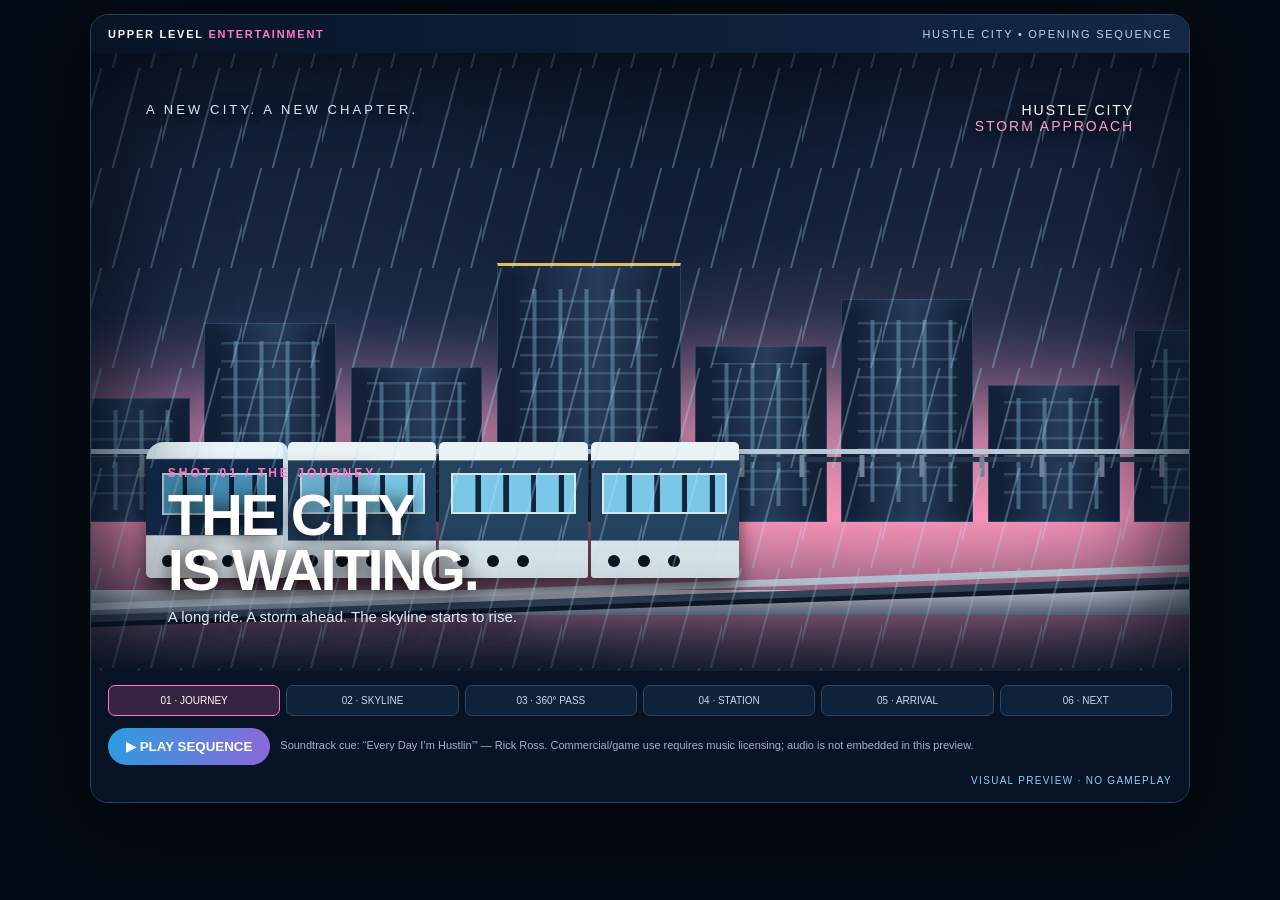
==== previews/tonight-arrival/index.html @ 2c778c52 "Add Android-friendly Hustle City arrival cinematic preview" ====
<!doctype html>
<html lang="en">
<head>
<meta charset="utf-8"><meta name="viewport" content="width=device-width,initial-scale=1,viewport-fit=cover">
<meta name="theme-color" content="#071426"><title>Hustle City — First Arrival</title>
<style>
:root{--blue:#39bfff;--pink:#ff78c8;--purple:#9876ff;--gold:#e7bb68}
*{box-sizing:border-box}html,body{margin:0;min-height:100%;background:#050b16;color:#fff;font-family:Arial,Helvetica,sans-serif}
body{display:grid;place-items:center;padding:14px}
.shell{width:min(1100px,100%);border:1px solid #29415c;border-radius:18px;overflow:hidden;background:#081426;box-shadow:0 20px 80px #000b}
.top{display:flex;justify-content:space-between;align-items:center;padding:13px 17px;background:linear-gradient(90deg,#081426,#142846);letter-spacing:.16em;font-size:11px;color:#b8d9f3}
.brand{font-weight:900;color:#fff}.brand span{color:var(--pink)}
.stage{position:relative;aspect-ratio:16/9;min-height:260px;overflow:hidden;background:linear-gradient(#101c36 0%,#29385a 42%,#f08db5 75%,#17283c 100%)}
.skyglow{position:absolute;inset:0;background:radial-gradient(ellipse at 72% 70%,#ff9cba66,transparent 42%),linear-gradient(180deg,#071426bb,transparent 60%)}
.cloud{position:absolute;inset:-10%;opacity:.65;background:radial-gradient(ellipse at 15% 22%,#18243a 0 13%,transparent 30%),radial-gradient(ellipse at 45% 18%,#111e32 0 17%,transparent 34%),radial-gradient(ellipse at 83% 24%,#17233a 0 18%,transparent 34%);animation:cloud 24s linear infinite}
.city{position:absolute;bottom:24%;left:-3%;width:110%;height:42%;display:flex;align-items:end;gap:1.2%;animation:citypan 26s linear infinite}
.building{position:relative;flex:1;background:linear-gradient(90deg,#101b30,#263c59 55%,#101b30);border:1px solid #6ba5d244;box-shadow:inset 0 0 20px #5eb8ff12}
.building:after{content:"";position:absolute;inset:9% 12%;background:repeating-linear-gradient(90deg,transparent 0 12px,#9edfff99 13px 16px,transparent 17px 26px),repeating-linear-gradient(0deg,transparent 0 15px,#9edfff55 16px 18px);opacity:.55}
.b1{height:48%}.b2{height:77%}.b3{height:60%}.b4{height:100%;flex:1.4;border-top:3px solid var(--gold)}.b5{height:68%}.b6{height:86%}.b7{height:53%}.b8{height:74%}
.skyway{position:absolute;bottom:35%;left:0;width:100%;height:5px;background:#b9c8d9;box-shadow:0 8px 0 #26364a}
.skyway:after{content:"";position:absolute;left:0;right:0;top:6px;height:22px;background:repeating-linear-gradient(90deg,transparent 0 48px,#71839a 49px 53px,transparent 54px 60px)}
.track{position:absolute;bottom:13%;left:-5%;width:115%;height:7px;background:#bbc8d6;transform:skewY(-2deg);box-shadow:0 12px 0 #37495e,0 17px 0 #111b2b}
.train{position:absolute;bottom:15%;left:5%;width:54%;height:22%;min-height:60px;display:flex;align-items:stretch;filter:drop-shadow(0 13px 10px #0009);animation:trainin 24s ease-in-out infinite}
.engine{width:24%;background:linear-gradient(180deg,#e9f4fa 0 12%,#152d4c 13% 68%,#e4edf2 69%);border-radius:18px 9px 5px 5px;border-right:5px solid #d5e5ee;position:relative}
.engine:before{content:"";position:absolute;left:12%;right:12%;top:23%;height:28%;background:repeating-linear-gradient(90deg,#4b9bc2 0 18%,#10253c 19% 23%);border:2px solid #c3dce9}
.cars{display:flex;flex:1;gap:3px}.car{flex:1;background:linear-gradient(180deg,#eaf2f5 0 13%,#24415e 14% 72%,#d8e5ec 73%);border-radius:5px 5px 3px 3px;position:relative}
.car:before{content:"";position:absolute;left:8%;right:8%;top:23%;height:27%;background:repeating-linear-gradient(90deg,#7ac7e8 0 18%,#12273e 19% 23%);border:2px solid #d4e7ef}
.car:after,.engine:after{content:"";position:absolute;bottom:8%;left:12%;width:12px;height:12px;border-radius:50%;background:#0b1422;box-shadow:30px 0 #0b1422,60px 0 #0b1422}
.platform{position:absolute;bottom:9%;height:4%;width:100%;background:linear-gradient(#c6d0dc,#65778a);opacity:.9}
.rain{position:absolute;inset:-30%;pointer-events:none;opacity:.56;background-image:repeating-linear-gradient(105deg,transparent 0 17px,#b9e5ff88 18px 19px,transparent 20px 37px);background-size:80px 100px;animation:rain .34s linear infinite}
.flash{position:absolute;inset:0;background:#d9efff;opacity:0;pointer-events:none;animation:lightning 9s infinite}
.vignette{position:absolute;inset:0;box-shadow:inset 0 0 100px 25px #020711b8}
.hud{position:absolute;left:5%;right:5%;top:8%;display:flex;justify-content:space-between;align-items:start;text-shadow:0 2px 14px #000}
.kicker{font-size:clamp(9px,1.4vw,13px);letter-spacing:.24em;color:#d7eaff}.location{font-size:clamp(10px,1.5vw,14px);color:#fff;letter-spacing:.14em;text-align:right}
.caption{position:absolute;left:7%;bottom:7%;max-width:65%;text-shadow:0 3px 20px #000}
.caption small{display:block;color:var(--pink);font-size:clamp(9px,1.2vw,12px);letter-spacing:.25em;font-weight:bold;margin-bottom:8px}
.caption h1{font-size:clamp(24px,5vw,58px);line-height:.94;margin:0 0 9px;font-weight:900;letter-spacing:-.04em}
.caption p{font-size:clamp(10px,1.5vw,15px);margin:0;color:#e1eaf4;line-height:1.4}
.controls{padding:14px 17px 16px;background:#081426}
.timeline{display:flex;gap:6px;margin-bottom:12px}.shot{flex:1;border:1px solid #2b4562;background:#10213a;color:#c9d9e9;padding:9px 4px;border-radius:7px;font-size:10px;cursor:pointer}.shot.active{border-color:var(--pink);color:#fff;background:#372342}
.actions{display:flex;align-items:center;gap:10px;flex-wrap:wrap}.play{background:linear-gradient(100deg,#2b9de0,#8b68d8);border:0;color:#fff;padding:11px 18px;border-radius:30px;font-weight:800;cursor:pointer}.note{font-size:11px;color:#9fb3c9;line-height:1.45}.status{margin-left:auto;color:#8fcfff;font-size:10px;letter-spacing:.13em}
@keyframes rain{to{background-position:-80px 100px}}@keyframes cloud{to{transform:translateX(8%)}}@keyframes citypan{0%,100%{transform:translateX(0)}50%{transform:translateX(-4%)}}@keyframes trainin{0%,10%{transform:translateX(-35%)}50%,72%{transform:translateX(40%)}100%{transform:translateX(115%)}}
@keyframes lightning{0%,7%,9%,53%,55%,100%{opacity:0}8%,54%{opacity:.45}}
@media(max-width:560px){body{padding:0}.shell{border-radius:0;border-left:0;border-right:0}.stage{aspect-ratio:4/3}.timeline{display:grid;grid-template-columns:repeat(3,1fr)}.shot{font-size:9px;padding:8px 2px}.caption{max-width:83%}.train{width:75%;height:18%}.status{margin-left:0}}
</style>
</head>
<body>
<main class="shell">
<header class="top"><div class="brand">UPPER LEVEL <span>ENTERTAINMENT</span></div><div>HUSTLE CITY • OPENING SEQUENCE</div></header>
<section class="stage" id="stage" aria-label="Animated cinematic preview of a passenger train arriving in Hustle City">
<div class="skyglow"></div><div class="cloud"></div>
<div class="city"><div class="building b1"></div><div class="building b2"></div><div class="building b3"></div><div class="building b4"></div><div class="building b5"></div><div class="building b6"></div><div class="building b7"></div><div class="building b8"></div></div>
<div class="skyway"></div><div class="platform"></div><div class="track"></div>
<div class="train"><div class="engine"></div><div class="cars"><div class="car"></div><div class="car"></div><div class="car"></div></div></div>
<div class="rain"></div><div class="flash"></div><div class="vignette"></div>
<div class="hud"><div class="kicker">A NEW CITY. A NEW CHAPTER.</div><div class="location">HUSTLE CITY<br><span style="color:#ff9dce">STORM APPROACH</span></div></div>
<div class="caption"><small id="eyebrow">SHOT 01 / THE JOURNEY</small><h1 id="headline">THE CITY<br>IS WAITING.</h1><p id="subline">A long ride. A storm ahead. The skyline starts to rise.</p></div>
</section>
<section class="controls">
<nav class="timeline" aria-label="Cinematic shots">
<button class="shot active" data-shot="0">01 · JOURNEY</button><button class="shot" data-shot="1">02 · SKYLINE</button><button class="shot" data-shot="2">03 · 360° PASS</button><button class="shot" data-shot="3">04 · STATION</button><button class="shot" data-shot="4">05 · ARRIVAL</button><button class="shot" data-shot="5">06 · NEXT</button>
</nav>
<div class="actions"><button class="play" id="play">▶ PLAY SEQUENCE</button><div class="note">Soundtrack cue: “Every Day I’m Hustlin’” — Rick Ross. Commercial/game use requires music licensing; audio is not embedded in this preview.</div><div class="status" id="status">VISUAL PREVIEW · NO GAMEPLAY</div></div>
</section>
</main>
<script>
const shots=[
["SHOT 01 / THE JOURNEY","THE CITY<br>IS WAITING.","A long ride. A storm ahead. The skyline starts to rise."],
["SHOT 02 / FIRST SIGHT","WELCOME TO<br>HUSTLE CITY.","Electric blue towers cut through the rain. The Skyway traces the skyline."],
["SHOT 03 / THE REVEAL","A CITY WITH<br>ITS OWN RULES.","The camera sweeps around the moving train: left side, nose, right side, rear, then high above."],
["SHOT 04 / THE STATION","LAST STOP.<br>HUSTLE CITY.","The train glides beneath the station canopy. Thunder rolls over the platform."],
["SHOT 05 / PULLING IN","EVERYBODY'S<br>GOING SOMEWHERE.","Brakes hiss. Doors line up with the platform. Travelers, vendors, and station life wait beyond."],
["SHOT 06 / THE STORY BEGINS","FRANK MASERATI<br>HAS ARRIVED.","Next: Frank and his companion step into the crowded station, then make their way toward Bella Rose at the exit."]
];
let current=0,timer=null;
const buttons=[...document.querySelectorAll(".shot")];
function show(i){current=i;document.getElementById("eyebrow").textContent=shots[i][0];document.getElementById("headline").innerHTML=shots[i][1];document.getElementById("subline").textContent=shots[i][2];buttons.forEach((b,n)=>b.classList.toggle("active",n===i));document.getElementById("status").textContent="SHOT "+String(i+1).padStart(2,"0")+" / 06 · VISUAL PREVIEW";}
buttons.forEach(b=>b.addEventListener("click",()=>{stop();show(Number(b.dataset.shot));}));
function stop(){if(timer)clearInterval(timer);timer=null;document.getElementById("play").textContent="▶ PLAY SEQUENCE";}
document.getElementById("play").addEventListener("click",()=>{if(timer){stop();return;}if(current===5)show(0);document.getElementById("play").textContent="Ⅱ PAUSE";timer=setInterval(()=>{if(current>=5){stop();return;}show(current+1);},4200);});
</script>
</body></html>
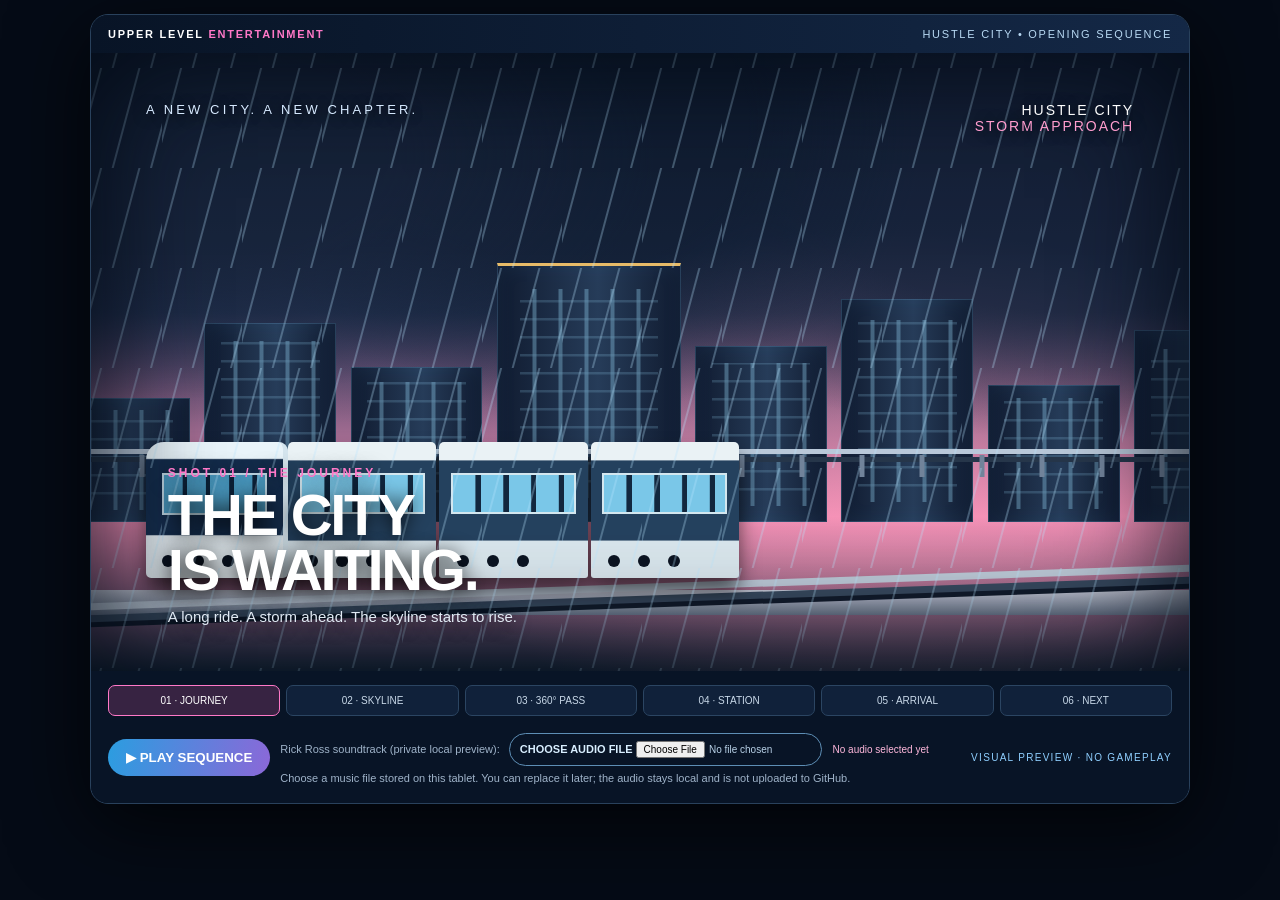
==== commit 2b5adac8: "Add local soundtrack picker to arrival cinematic preview" ====
--- a/previews/tonight-arrival/index.html
+++ b/previews/tonight-arrival/index.html
@@ -38,7 +38,7 @@
 .caption p{font-size:clamp(10px,1.5vw,15px);margin:0;color:#e1eaf4;line-height:1.4}
 .controls{padding:14px 17px 16px;background:#081426}
 .timeline{display:flex;gap:6px;margin-bottom:12px}.shot{flex:1;border:1px solid #2b4562;background:#10213a;color:#c9d9e9;padding:9px 4px;border-radius:7px;font-size:10px;cursor:pointer}.shot.active{border-color:var(--pink);color:#fff;background:#372342}
-.actions{display:flex;align-items:center;gap:10px;flex-wrap:wrap}.play{background:linear-gradient(100deg,#2b9de0,#8b68d8);border:0;color:#fff;padding:11px 18px;border-radius:30px;font-weight:800;cursor:pointer}.note{font-size:11px;color:#9fb3c9;line-height:1.45}.status{margin-left:auto;color:#8fcfff;font-size:10px;letter-spacing:.13em}
+.actions{display:flex;align-items:center;gap:10px;flex-wrap:wrap}.audio-pick{display:inline-block;margin:5px 6px;padding:7px 10px;border:1px solid #5d8eb5;border-radius:20px;color:#d9efff;cursor:pointer;font-weight:bold}.audio-pick input{max-width:175px;color:#b9d2e8;font-size:10px}#audioName{color:#ffb8dc;font-size:10px;margin-left:5px}#soundtrack{display:none}.play{background:linear-gradient(100deg,#2b9de0,#8b68d8);border:0;color:#fff;padding:11px 18px;border-radius:30px;font-weight:800;cursor:pointer}.note{font-size:11px;color:#9fb3c9;line-height:1.45}.status{margin-left:auto;color:#8fcfff;font-size:10px;letter-spacing:.13em}
 @keyframes rain{to{background-position:-80px 100px}}@keyframes cloud{to{transform:translateX(8%)}}@keyframes citypan{0%,100%{transform:translateX(0)}50%{transform:translateX(-4%)}}@keyframes trainin{0%,10%{transform:translateX(-35%)}50%,72%{transform:translateX(40%)}100%{transform:translateX(115%)}}
 @keyframes lightning{0%,7%,9%,53%,55%,100%{opacity:0}8%,54%{opacity:.45}}
 @media(max-width:560px){body{padding:0}.shell{border-radius:0;border-left:0;border-right:0}.stage{aspect-ratio:4/3}.timeline{display:grid;grid-template-columns:repeat(3,1fr)}.shot{font-size:9px;padding:8px 2px}.caption{max-width:83%}.train{width:75%;height:18%}.status{margin-left:0}}
@@ -60,7 +60,7 @@
 <nav class="timeline" aria-label="Cinematic shots">
 <button class="shot active" data-shot="0">01 · JOURNEY</button><button class="shot" data-shot="1">02 · SKYLINE</button><button class="shot" data-shot="2">03 · 360° PASS</button><button class="shot" data-shot="3">04 · STATION</button><button class="shot" data-shot="4">05 · ARRIVAL</button><button class="shot" data-shot="5">06 · NEXT</button>
 </nav>
-<div class="actions"><button class="play" id="play">▶ PLAY SEQUENCE</button><div class="note">Soundtrack cue: “Every Day I’m Hustlin’” — Rick Ross. Commercial/game use requires music licensing; audio is not embedded in this preview.</div><div class="status" id="status">VISUAL PREVIEW · NO GAMEPLAY</div></div>
+<div class="actions"><button class="play" id="play">▶ PLAY SEQUENCE</button><div class="note">Rick Ross soundtrack (private local preview): <label class="audio-pick">CHOOSE AUDIO FILE <input id="musicFile" type="file" accept="audio/*"></label><span id="audioName">No audio selected yet</span><audio id="soundtrack" preload="none"></audio><br>Choose a music file stored on this tablet. You can replace it later; the audio stays local and is not uploaded to GitHub.</div><div class="status" id="status">VISUAL PREVIEW · NO GAMEPLAY</div></div>
 </section>
 </main>
 <script>
@@ -73,10 +73,15 @@
 ["SHOT 06 / THE STORY BEGINS","FRANK MASERATI<br>HAS ARRIVED.","Next: Frank and his companion step into the crowded station, then make their way toward Bella Rose at the exit."]
 ];
 let current=0,timer=null;
+const soundtrack=document.getElementById("soundtrack");
+const musicFile=document.getElementById("musicFile");
+const audioName=document.getElementById("audioName");
+let localAudioUrl=null;
+musicFile.addEventListener("change",()=>{const file=musicFile.files&&musicFile.files[0];if(!file)return;if(localAudioUrl)URL.revokeObjectURL(localAudioUrl);localAudioUrl=URL.createObjectURL(file);soundtrack.src=localAudioUrl;soundtrack.load();audioName.textContent="Selected: "+file.name;});
 const buttons=[...document.querySelectorAll(".shot")];
 function show(i){current=i;document.getElementById("eyebrow").textContent=shots[i][0];document.getElementById("headline").innerHTML=shots[i][1];document.getElementById("subline").textContent=shots[i][2];buttons.forEach((b,n)=>b.classList.toggle("active",n===i));document.getElementById("status").textContent="SHOT "+String(i+1).padStart(2,"0")+" / 06 · VISUAL PREVIEW";}
 buttons.forEach(b=>b.addEventListener("click",()=>{stop();show(Number(b.dataset.shot));}));
-function stop(){if(timer)clearInterval(timer);timer=null;document.getElementById("play").textContent="▶ PLAY SEQUENCE";}
-document.getElementById("play").addEventListener("click",()=>{if(timer){stop();return;}if(current===5)show(0);document.getElementById("play").textContent="Ⅱ PAUSE";timer=setInterval(()=>{if(current>=5){stop();return;}show(current+1);},4200);});
+function stop(){if(timer)clearInterval(timer);timer=null;soundtrack.pause();document.getElementById("play").textContent="▶ PLAY SEQUENCE";}
+document.getElementById("play").addEventListener("click",()=>{if(timer){stop();return;}if(current===5)show(0);if(soundtrack.src){soundtrack.currentTime=0;soundtrack.play().catch(()=>{audioName.textContent="Tap play again to start audio";});}document.getElementById("play").textContent="Ⅱ PAUSE";timer=setInterval(()=>{if(current>=5){stop();return;}show(current+1);},4200);});
 </script>
 </body></html>
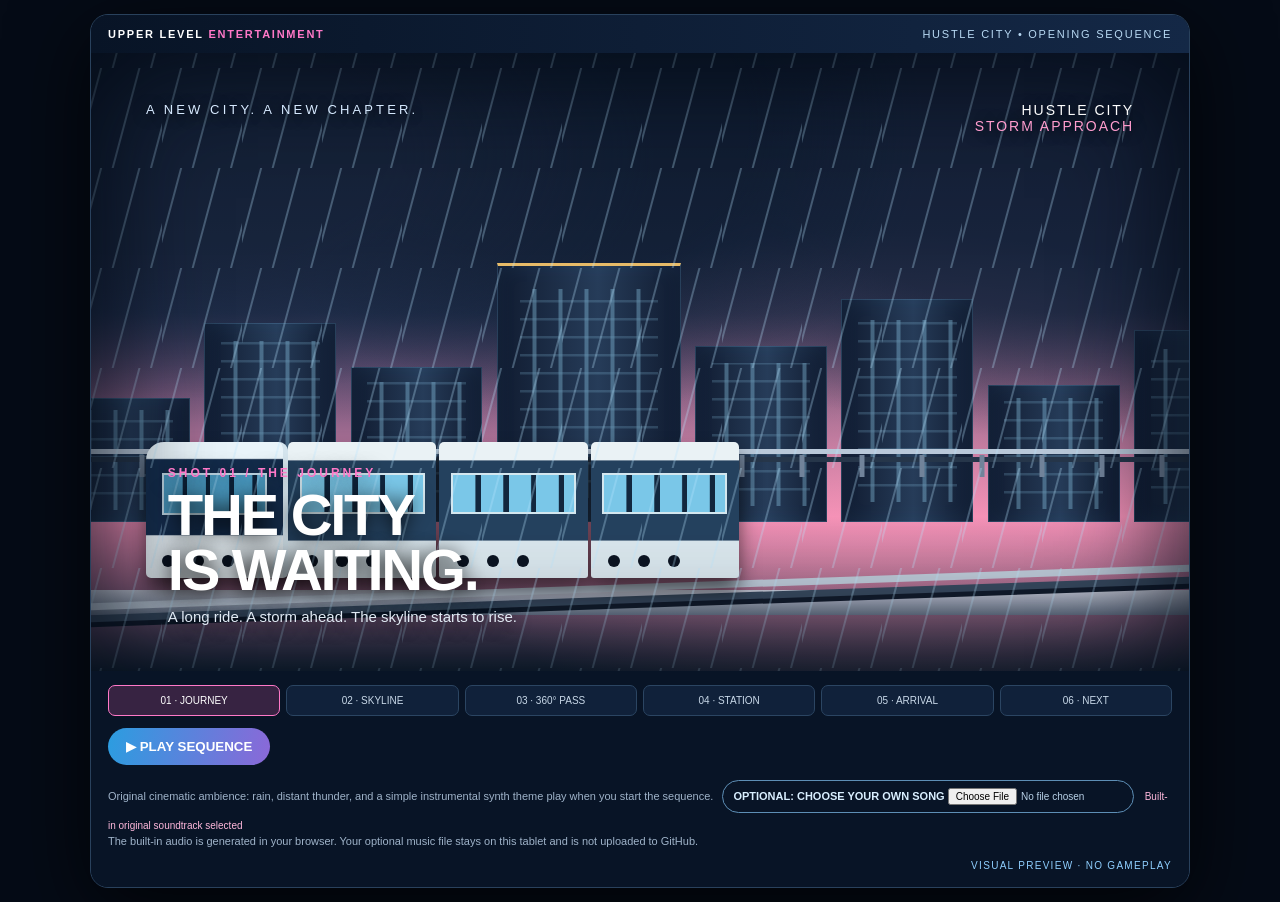
==== commit 108e7128: "Add original synthesized rain thunder and cinematic music bed" ====
--- a/previews/tonight-arrival/index.html
+++ b/previews/tonight-arrival/index.html
@@ -60,7 +60,7 @@
 <nav class="timeline" aria-label="Cinematic shots">
 <button class="shot active" data-shot="0">01 · JOURNEY</button><button class="shot" data-shot="1">02 · SKYLINE</button><button class="shot" data-shot="2">03 · 360° PASS</button><button class="shot" data-shot="3">04 · STATION</button><button class="shot" data-shot="4">05 · ARRIVAL</button><button class="shot" data-shot="5">06 · NEXT</button>
 </nav>
-<div class="actions"><button class="play" id="play">▶ PLAY SEQUENCE</button><div class="note">Rick Ross soundtrack (private local preview): <label class="audio-pick">CHOOSE AUDIO FILE <input id="musicFile" type="file" accept="audio/*"></label><span id="audioName">No audio selected yet</span><audio id="soundtrack" preload="none"></audio><br>Choose a music file stored on this tablet. You can replace it later; the audio stays local and is not uploaded to GitHub.</div><div class="status" id="status">VISUAL PREVIEW · NO GAMEPLAY</div></div>
+<div class="actions"><button class="play" id="play">▶ PLAY SEQUENCE</button><div class="note">Original cinematic ambience: rain, distant thunder, and a simple instrumental synth theme play when you start the sequence. <label class="audio-pick">OPTIONAL: CHOOSE YOUR OWN SONG <input id="musicFile" type="file" accept="audio/*"></label><span id="audioName">Built-in original soundtrack selected</span><audio id="soundtrack" preload="none"></audio><br>The built-in audio is generated in your browser. Your optional music file stays on this tablet and is not uploaded to GitHub.</div><div class="status" id="status">VISUAL PREVIEW · NO GAMEPLAY</div></div>
 </section>
 </main>
 <script>
@@ -77,11 +77,51 @@
 const musicFile=document.getElementById("musicFile");
 const audioName=document.getElementById("audioName");
 let localAudioUrl=null;
+let audioCtx=null, ambienceNodes=[], ambienceTimer=null;
+function startOriginalAmbience(){
+  const AC=window.AudioContext||window.webkitAudioContext;
+  if(!AC)return;
+  if(!audioCtx)audioCtx=new AC();
+  audioCtx.resume();
+  const ctx=audioCtx, master=ctx.createGain();master.gain.value=.42;master.connect(ctx.destination);ambienceNodes.push(master);
+  // Soft continuous rain, synthesized locally.
+  const length=ctx.sampleRate*3, buffer=ctx.createBuffer(1,length,ctx.sampleRate), data=buffer.getChannelData(0);
+  for(let i=0;i<length;i++)data[i]=(Math.random()*2-1)*.42;
+  const rain=ctx.createBufferSource();rain.buffer=buffer;rain.loop=true;
+  const rainFilter=ctx.createBiquadFilter();rainFilter.type="lowpass";rainFilter.frequency.value=3200;
+  const rainGain=ctx.createGain();rainGain.gain.value=.20;
+  rain.connect(rainFilter);rainFilter.connect(rainGain);rainGain.connect(master);rain.start();ambienceNodes.push(rain);
+  // Original four-note cinematic pulse, not a commercial recording.
+  const notes=[110,146.83,164.81,130.81];let beat=0;
+  function musicBeat(){
+    if(!audioCtx)return;
+    const osc=ctx.createOscillator(),gain=ctx.createGain(),filter=ctx.createBiquadFilter();
+    osc.type="triangle";osc.frequency.value=notes[beat%notes.length];filter.type="lowpass";filter.frequency.value=520;
+    gain.gain.setValueAtTime(.0001,ctx.currentTime);gain.gain.exponentialRampToValueAtTime(.095,ctx.currentTime+.12);gain.gain.exponentialRampToValueAtTime(.0001,ctx.currentTime+1.15);
+    osc.connect(filter);filter.connect(gain);gain.connect(master);osc.start();osc.stop(ctx.currentTime+1.2);beat++;
+  }
+  musicBeat();ambienceTimer=setInterval(musicBeat,1150);
+  // Distant thunder: filtered low-frequency noise swell.
+  function thunder(){
+    if(!audioCtx)return;
+    const n=ctx.createBufferSource(),b=ctx.createBuffer(1,ctx.sampleRate*2,ctx.sampleRate),d=b.getChannelData(0);
+    for(let i=0;i<d.length;i++)d[i]=(Math.random()*2-1)*(1-i/d.length);
+    n.buffer=b;const f=ctx.createBiquadFilter();f.type="lowpass";f.frequency.value=115;
+    const g=ctx.createGain();g.gain.setValueAtTime(.0001,ctx.currentTime);g.gain.exponentialRampToValueAtTime(.32,ctx.currentTime+.35);g.gain.exponentialRampToValueAtTime(.0001,ctx.currentTime+2);
+    n.connect(f);f.connect(g);g.connect(master);n.start();n.stop(ctx.currentTime+2);
+  }
+  thunder();ambienceTimer=setInterval(()=>{musicBeat();if(Math.random()>.52)thunder();},2300);
+}
+function stopOriginalAmbience(){
+  if(ambienceTimer)clearInterval(ambienceTimer);ambienceTimer=null;
+  ambienceNodes.forEach(n=>{try{n.stop();}catch(e){}try{n.disconnect();}catch(e){}});ambienceNodes=[];
+  if(audioCtx){audioCtx.close();audioCtx=null;}
+}
 musicFile.addEventListener("change",()=>{const file=musicFile.files&&musicFile.files[0];if(!file)return;if(localAudioUrl)URL.revokeObjectURL(localAudioUrl);localAudioUrl=URL.createObjectURL(file);soundtrack.src=localAudioUrl;soundtrack.load();audioName.textContent="Selected: "+file.name;});
 const buttons=[...document.querySelectorAll(".shot")];
 function show(i){current=i;document.getElementById("eyebrow").textContent=shots[i][0];document.getElementById("headline").innerHTML=shots[i][1];document.getElementById("subline").textContent=shots[i][2];buttons.forEach((b,n)=>b.classList.toggle("active",n===i));document.getElementById("status").textContent="SHOT "+String(i+1).padStart(2,"0")+" / 06 · VISUAL PREVIEW";}
 buttons.forEach(b=>b.addEventListener("click",()=>{stop();show(Number(b.dataset.shot));}));
-function stop(){if(timer)clearInterval(timer);timer=null;soundtrack.pause();document.getElementById("play").textContent="▶ PLAY SEQUENCE";}
-document.getElementById("play").addEventListener("click",()=>{if(timer){stop();return;}if(current===5)show(0);if(soundtrack.src){soundtrack.currentTime=0;soundtrack.play().catch(()=>{audioName.textContent="Tap play again to start audio";});}document.getElementById("play").textContent="Ⅱ PAUSE";timer=setInterval(()=>{if(current>=5){stop();return;}show(current+1);},4200);});
+function stop(){if(timer)clearInterval(timer);timer=null;soundtrack.pause();stopOriginalAmbience();document.getElementById("play").textContent="▶ PLAY SEQUENCE";}
+document.getElementById("play").addEventListener("click",()=>{if(timer){stop();return;}if(current===5)show(0);if(soundtrack.src){soundtrack.currentTime=0;soundtrack.play().catch(()=>{audioName.textContent="Tap play again to start audio";});}else{startOriginalAmbience();}document.getElementById("play").textContent="Ⅱ PAUSE";timer=setInterval(()=>{if(current>=5){stop();return;}show(current+1);},4200);});
 </script>
 </body></html>
